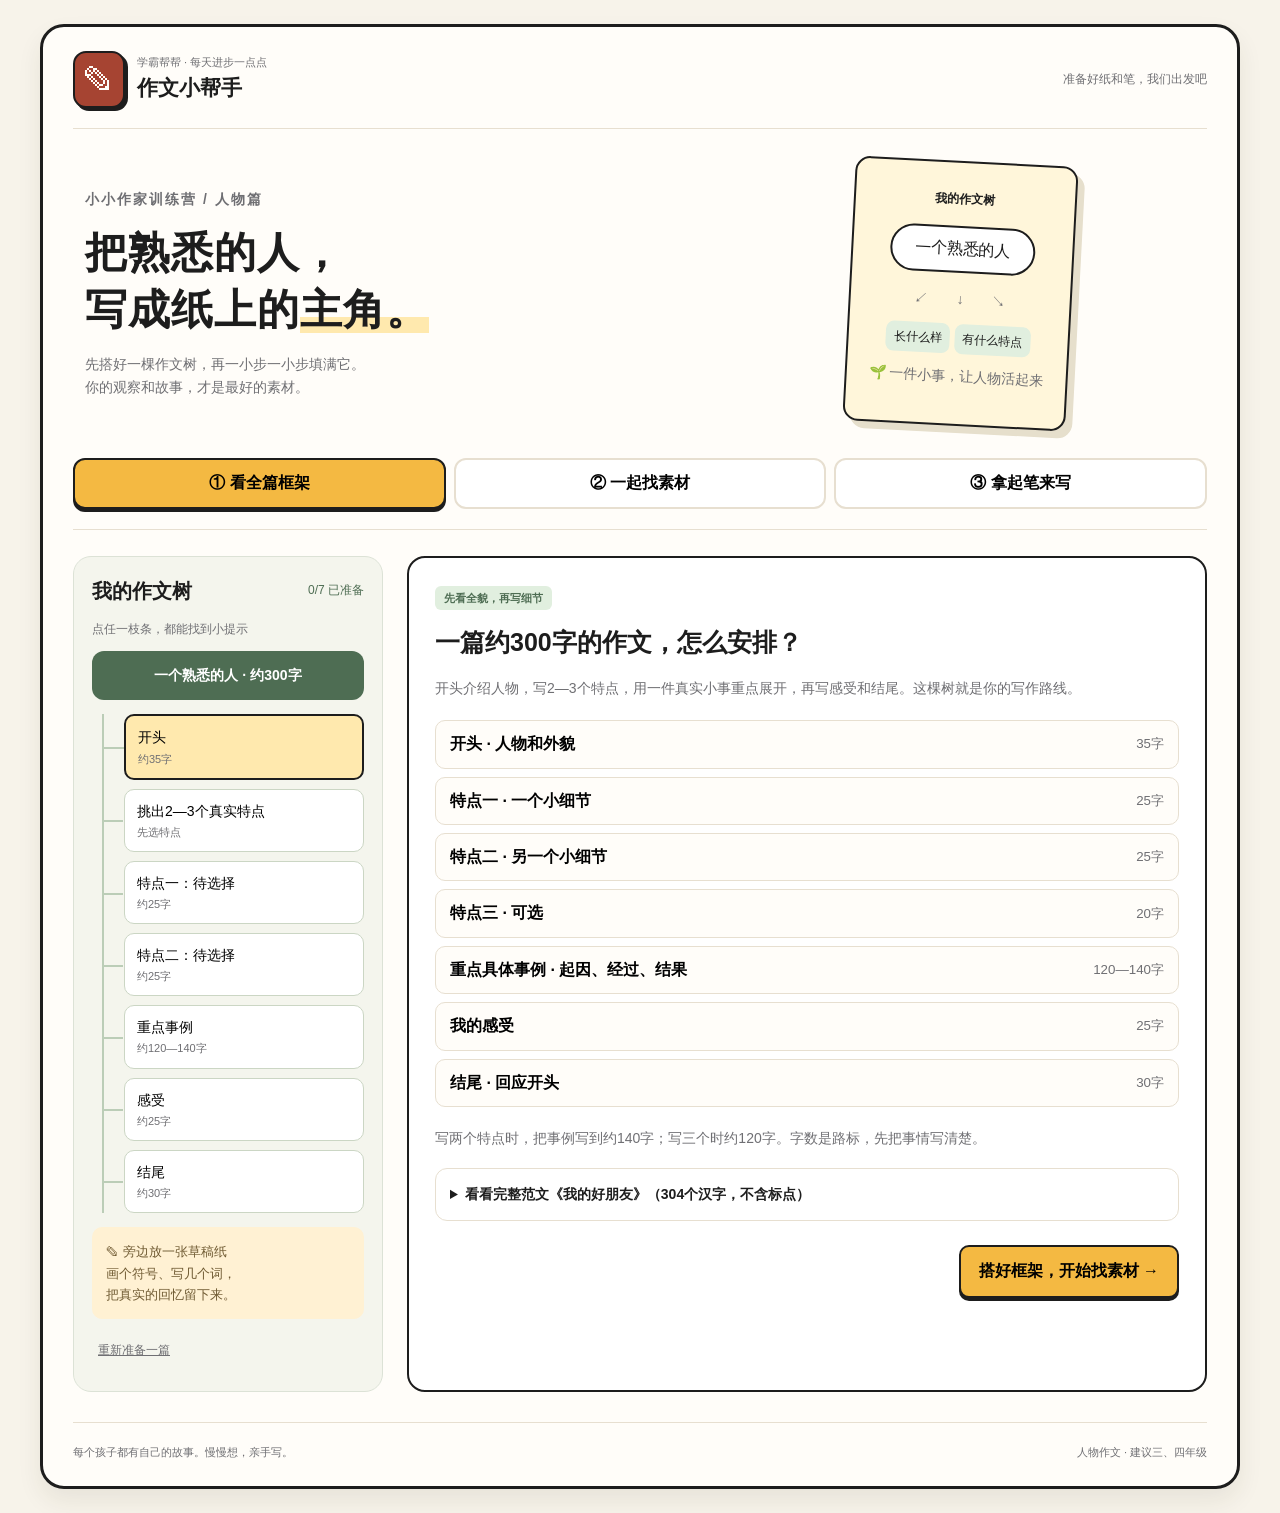
==== index.html @ fa8b4901 "Add offline composition helper MVP" ====
<!doctype html>
<html lang="zh-CN"><head><meta charset="utf-8"><meta name="viewport" content="width=device-width,initial-scale=1"><meta name="theme-color" content="#f7f3ea"><title>作文小帮手 · 学霸帮帮</title><link rel="stylesheet" href="styles.css"></head>
<body><main class="app-shell"><header class="topbar"><a class="brand" href="./index.html"><span class="brand-mark">✎</span><span><small>学霸帮帮 · 每天进步一点点</small><strong>作文小帮手</strong></span></a><span id="save-status" role="status">准备好纸和笔，我们出发吧</span></header>
<section class="hero"><div><p class="eyebrow">小小作家训练营 / 人物篇</p><h1>把熟悉的人，<br>写成纸上的<span>主角。</span></h1><p>先搭好一棵作文树，再一小步一小步填满它。<br>你的观察和故事，才是最好的素材。</p></div><div class="paper-art" aria-hidden="true"><span class="art-label">我的作文树</span><div>一个熟悉的人</div><p>↙　　↓　　↘</p><span>长什么样</span> <span>有什么特点</span><p>🌱 一件小事，让人物活起来</p></div></section>
<nav class="modes" aria-label="写作阶段"><button data-mode="outline">① 看全篇框架</button><button data-mode="prepare">② 一起找素材</button><button data-mode="write">③ 拿起笔来写</button></nav>
<div class="workspace"><aside class="map-panel"><div class="section-heading"><h2>我的作文树</h2><span id="progress"></span></div><p class="muted">点任一枝条，都能找到小提示</p><div class="tree-root" id="tree-title">一个熟悉的人 · 约300字</div><nav id="mindmap" class="tree" aria-label="作文思维导图"></nav><div class="paper-note">✎ 旁边放一张草稿纸<br>画个符号、写几个词，<br>把真实的回忆留下来。</div><button class="text-button" id="restart">重新准备一篇</button></aside><section class="editor" id="editor" aria-labelledby="panel-title"></section></div><footer>每个孩子都有自己的故事。慢慢想，亲手写。<span>人物作文 · 建议三、四年级</span></footer></main><script src="content.js"></script><script src="app.js"></script></body></html>
---- styles.css ----
:root{--bg:#f7f3ea;--panel:#fffdf9;--ink:#1d1d1d;--muted:#6f6f73;--accent:#f4b942;--accent-soft:#ffe9ae;--line:#e7dfd0;--green:#4ea66a;--moss:#4e6d53;--shadow:0 12px 25px rgba(54,46,22,.08)}
*{box-sizing:border-box}body{margin:0;background:var(--bg);color:var(--ink);font-family:"Microsoft YaHei","PingFang SC","Segoe UI",sans-serif;padding:24px;line-height:1.65}button,input{font:inherit}button{cursor:pointer;min-height:44px}button:disabled{cursor:default;opacity:.45}button:focus-visible,a:focus-visible,input:focus-visible,summary:focus-visible{outline:3px solid var(--moss);outline-offset:4px}a{color:inherit;text-decoration:none}.app-shell{max-width:1200px;margin:auto;background:var(--panel);border:3px solid var(--ink);border-radius:24px;box-shadow:var(--shadow);padding:24px 30px}.topbar,.section-heading{display:flex;align-items:center;justify-content:space-between;gap:15px}.topbar{border-bottom:1px solid var(--line);padding-bottom:20px}.brand{display:flex;gap:12px;align-items:center}.brand-mark{font-size:32px;background:var(--accent);border:2px solid var(--ink);border-radius:13px;width:52px;text-align:center;box-shadow:3px 3px 0 var(--ink)}.brand small,.brand strong{display:block}.brand small{font-size:11px;color:var(--muted)}.brand strong{font-size:21px}#save-status{font-size:12px;color:var(--muted)}.hero{display:grid;grid-template-columns:1.3fr 1fr;align-items:center;gap:30px;padding:32px 12px}.eyebrow{font-size:12px;letter-spacing:2px;color:var(--moss);font-weight:bold}h1{font-size:42px;line-height:1.35;margin:10px 0;letter-spacing:1px}h1 span{background:linear-gradient(transparent 65%,var(--accent-soft) 65%)}.hero p{color:var(--muted);font-size:14px}.paper-art{max-width:360px;justify-self:center;transform:rotate(3deg);padding:22px;background:#fff6da;border:2px solid var(--ink);border-radius:15px;box-shadow:7px 7px 0 #e6dfcc;text-align:center}.paper-art div{border:2px solid var(--ink);border-radius:30px;padding:8px;background:white;margin:15px}.paper-art span:not(.art-label){font-size:12px;background:#e1efdf;border-radius:8px;padding:8px}.art-label{font-weight:bold;font-size:12px}.modes{display:flex;gap:8px;border-bottom:1px solid var(--line);padding-bottom:20px}.modes button{flex:1;border:2px solid var(--line);border-radius:12px;background:white;padding:10px;font-weight:bold}.modes button.active{border-color:var(--ink);background:var(--accent);box-shadow:0 3px 0 var(--ink)}.workspace{display:grid;grid-template-columns:310px minmax(0,1fr);gap:24px;padding-top:26px}.map-panel{padding:18px;background:#f4f5ed;border:1px solid #dce2d6;border-radius:18px;align-self:start;position:sticky;top:16px}h2{font-size:20px;margin:0}#progress{font-size:12px;color:var(--moss)}.muted{font-size:12px;color:var(--muted)}.tree-root{background:var(--moss);color:white;text-align:center;padding:13px;border-radius:12px;font-weight:bold;font-size:14px}.tree{margin:14px 0 14px 10px;border-left:2px solid #bbcdb7;padding-left:20px;display:grid;gap:9px}.node{position:relative;text-align:left;border:1px solid #cbd6c4;background:white;border-radius:10px;padding:10px 12px;font-size:14px}.node:before{content:"";position:absolute;left:-22px;top:50%;width:20px;border-top:2px solid #bbcdb7}.node small{display:block;color:var(--muted);font-size:11px}.node.active{border:2px solid var(--ink);background:var(--accent-soft)}.node.done .node-label:after{content:" ✓";color:var(--moss)}.paper-note{font-size:13px;color:#705b33;background:#fff1d3;border-radius:10px;padding:14px}.text-button{border:0;background:transparent;color:var(--muted);font-size:12px;margin-top:10px;text-decoration:underline}.editor{border:2px solid var(--ink);border-radius:18px;background:white;padding:26px;min-width:0}.tag{display:inline-block;background:#e1efdf;color:var(--moss);border-radius:6px;padding:3px 9px;font-size:11px;font-weight:bold}.editor h2{font-size:25px;margin:12px 0}.intro{color:var(--muted);font-size:14px}.budget{display:grid;gap:8px;margin:20px 0}.budget button{display:flex;justify-content:space-between;align-items:center;text-align:left;background:var(--panel);border:1px solid var(--line);border-radius:10px;padding:10px 14px}.budget small{color:var(--muted)}.primary,.secondary{padding:11px 18px;border:2px solid var(--ink);border-radius:10px;font-weight:bold}.primary{background:var(--accent);box-shadow:0 3px 0 var(--ink)}.secondary{background:white}.actions{display:flex;gap:10px;justify-content:space-between;margin-top:24px}.question{border:0;padding:0;margin:18px 0}.question legend{font-size:15px;font-weight:bold;margin-bottom:10px}.choices{display:flex;flex-wrap:wrap;gap:9px}.choice{border:1px solid var(--line);border-radius:10px;background:var(--panel);padding:9px 13px}.choice[aria-pressed=true]{background:var(--accent-soft);border:2px solid var(--ink)}.input-label{display:block;margin:14px 0;font-size:14px}input{border:1px solid #bcb6a8;border-radius:8px;padding:9px;width:100%;margin-top:6px;background:var(--panel)}.hint,.example,.saved-material{padding:15px 18px;border-radius:12px;margin:18px 0;font-size:14px}.hint{background:#fff4d9;border:1px dashed #d8b45e}.example{background:#eef4ec;border:1px solid #d6e3d0}.example p{margin:8px 0}.example small{color:var(--moss)}.saved-material{background:var(--panel);border:1px solid var(--line)}.words{display:flex;gap:8px;flex-wrap:wrap;margin:10px 0}.words span{background:white;border:1px solid #d6e3d0;border-radius:6px;padding:3px 9px;font-size:12px}.check{display:flex;gap:9px;align-items:flex-start;margin:15px 0;font-size:14px}.check input{width:18px;height:18px;margin:4px 0;flex:none}details{margin:18px 0;border:1px solid var(--line);border-radius:12px;padding:14px}summary{cursor:pointer;font-size:14px;font-weight:bold}.sample-body{white-space:pre-line;font-size:15px;line-height:2;text-indent:2em}.feedback{color:var(--moss);font-size:13px}.feedback.wrong{color:#a23f30}.writing-checks{background:#eef4ec;padding:16px;border-radius:12px}footer{display:flex;justify-content:space-between;color:var(--muted);font-size:11px;margin-top:30px;padding-top:20px;border-top:1px solid var(--line)}@media(max-width:850px){body{padding:12px}.app-shell{padding:18px}.hero{grid-template-columns:1fr;padding:22px 0}.paper-art{display:none}h1{font-size:34px}.workspace{grid-template-columns:1fr}.map-panel{position:static}.tree{grid-template-columns:repeat(2,minmax(0,1fr))}.editor{padding:18px}#save-status{max-width:125px}.modes button{font-size:12px;padding:8px}footer{display:block}}@media print{body{padding:0;background:white}.app-shell{border:0;box-shadow:none}.hero,.modes,.actions,.text-button,.topbar,#save-status,footer{display:none}.workspace{display:block}.map-panel{position:static;break-inside:avoid}.editor{margin-top:20px;border:1px solid #ddd}.tree{grid-template-columns:repeat(2,1fr)}details>*{display:block!important}.check input{appearance:auto}}

.brand-mark{background:#a64432;color:#fffdf9}.editor{scroll-margin-top:20px}.node{overflow-wrap:anywhere}
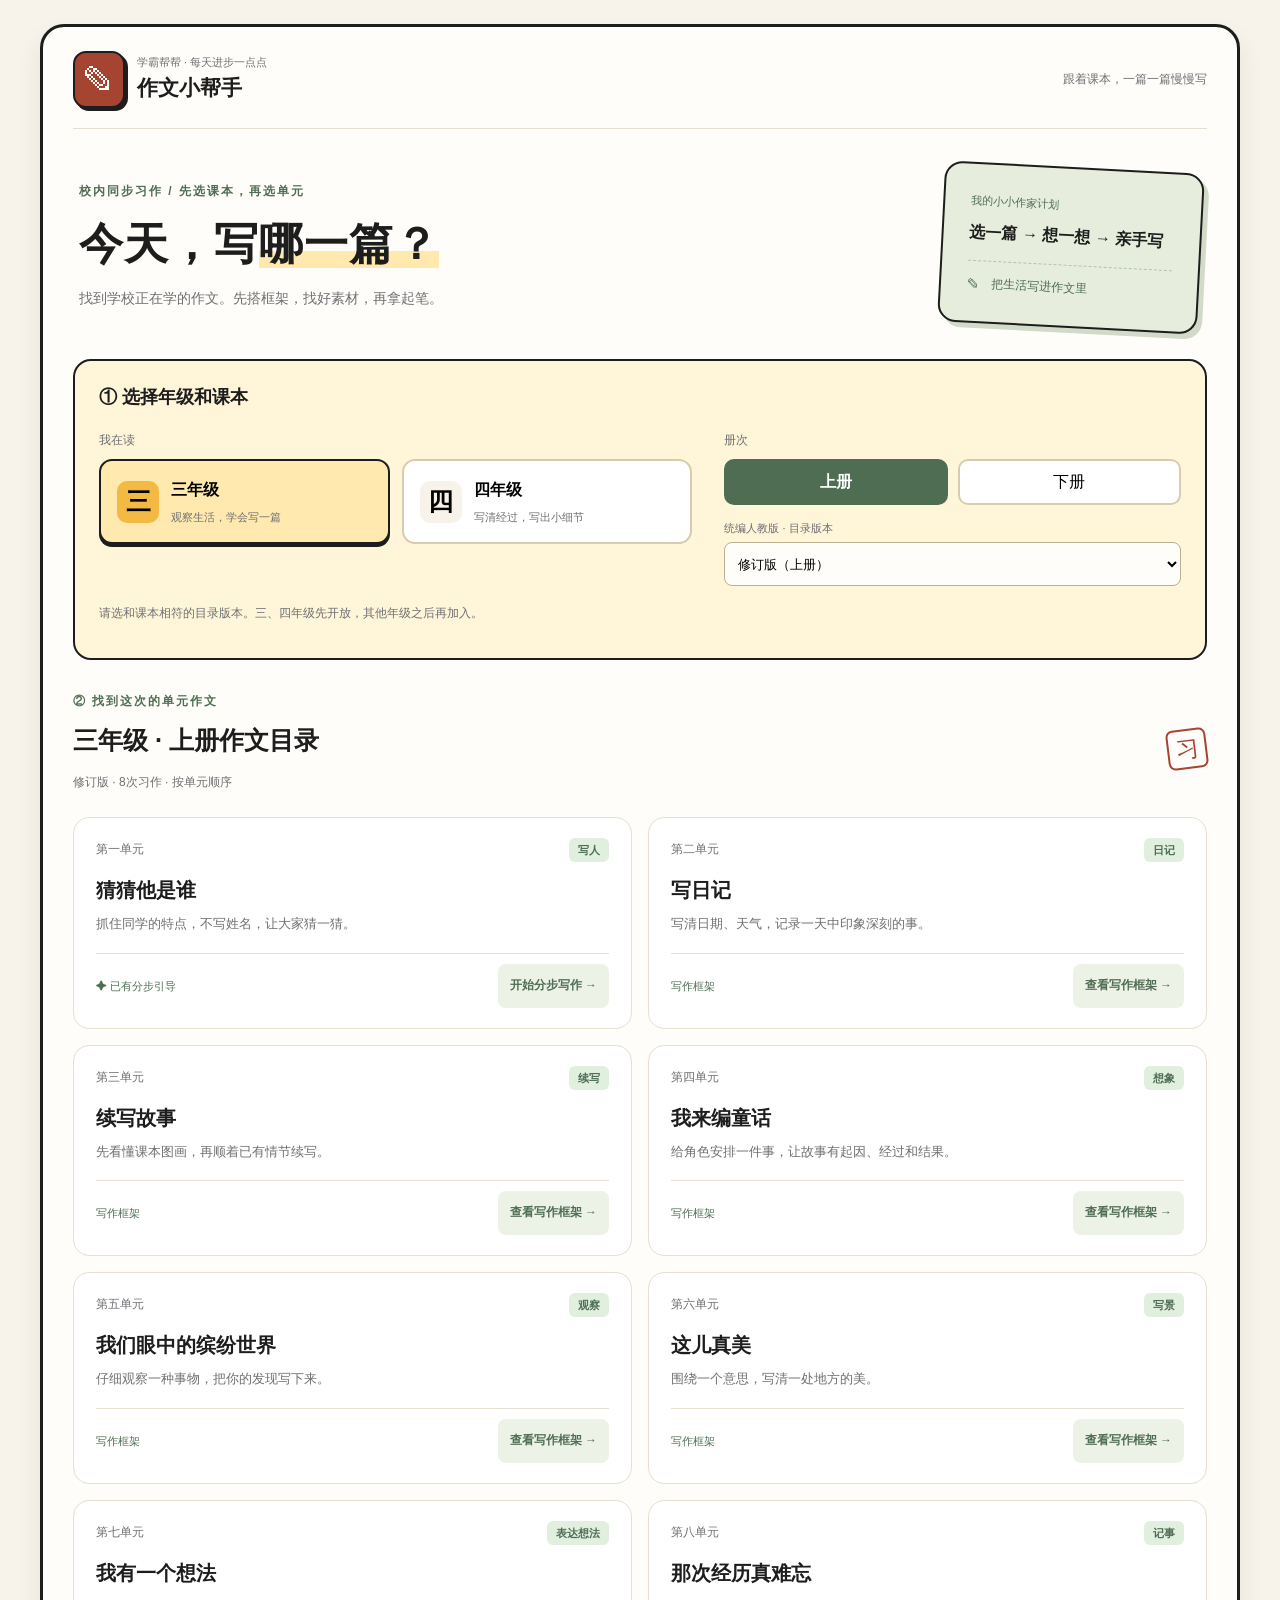
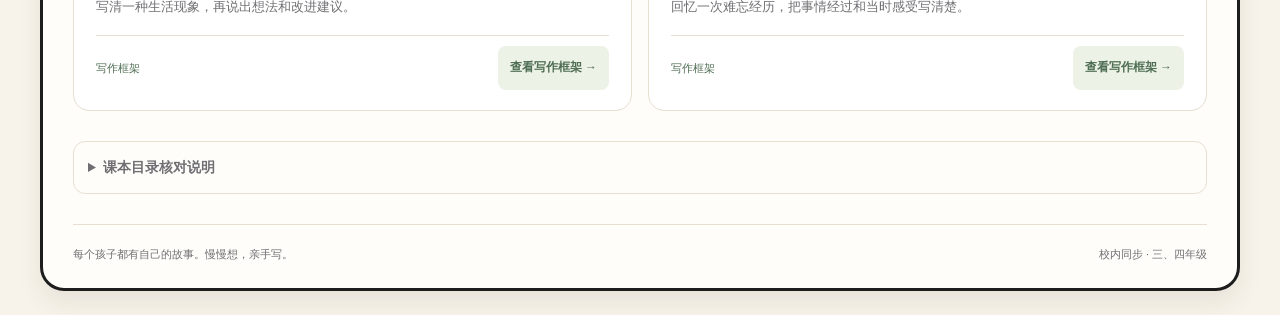
==== commit f842afff: "Add grade and textbook composition catalog" ====
--- a/index.html
+++ b/index.html
@@ -1,6 +1,9 @@
 <!doctype html>
-<html lang="zh-CN"><head><meta charset="utf-8"><meta name="viewport" content="width=device-width,initial-scale=1"><meta name="theme-color" content="#f7f3ea"><title>作文小帮手 · 学霸帮帮</title><link rel="stylesheet" href="styles.css"></head>
-<body><main class="app-shell"><header class="topbar"><a class="brand" href="./index.html"><span class="brand-mark">✎</span><span><small>学霸帮帮 · 每天进步一点点</small><strong>作文小帮手</strong></span></a><span id="save-status" role="status">准备好纸和笔，我们出发吧</span></header>
-<section class="hero"><div><p class="eyebrow">小小作家训练营 / 人物篇</p><h1>把熟悉的人，<br>写成纸上的<span>主角。</span></h1><p>先搭好一棵作文树，再一小步一小步填满它。<br>你的观察和故事，才是最好的素材。</p></div><div class="paper-art" aria-hidden="true"><span class="art-label">我的作文树</span><div>一个熟悉的人</div><p>↙　　↓　　↘</p><span>长什么样</span> <span>有什么特点</span><p>🌱 一件小事，让人物活起来</p></div></section>
-<nav class="modes" aria-label="写作阶段"><button data-mode="outline">① 看全篇框架</button><button data-mode="prepare">② 一起找素材</button><button data-mode="write">③ 拿起笔来写</button></nav>
-<div class="workspace"><aside class="map-panel"><div class="section-heading"><h2>我的作文树</h2><span id="progress"></span></div><p class="muted">点任一枝条，都能找到小提示</p><div class="tree-root" id="tree-title">一个熟悉的人 · 约300字</div><nav id="mindmap" class="tree" aria-label="作文思维导图"></nav><div class="paper-note">✎ 旁边放一张草稿纸<br>画个符号、写几个词，<br>把真实的回忆留下来。</div><button class="text-button" id="restart">重新准备一篇</button></aside><section class="editor" id="editor" aria-labelledby="panel-title"></section></div><footer>每个孩子都有自己的故事。慢慢想，亲手写。<span>人物作文 · 建议三、四年级</span></footer></main><script src="content.js"></script><script src="app.js"></script></body></html>
+<html lang="zh-CN"><head><meta charset="utf-8"><meta name="viewport" content="width=device-width,initial-scale=1"><meta name="theme-color" content="#f7f3ea"><meta name="description" content="作文小帮手：选择年级、册次和单元，跟着作文树准备校内同步习作。"><title>作文小帮手 · 校内同步习作</title><link rel="stylesheet" href="styles.css"><link rel="stylesheet" href="catalog.css"></head>
+<body><main class="app-shell catalog-shell"><header class="topbar"><a class="brand" href="index.html"><span class="brand-mark">✎</span><span><small>学霸帮帮 · 每天进步一点点</small><strong>作文小帮手</strong></span></a><span class="header-note">跟着课本，一篇一篇慢慢写</span></header>
+<section class="catalog-hero"><div><p class="eyebrow">校内同步习作 / 先选课本，再选单元</p><h1>今天，写<span>哪一篇？</span></h1><p>找到学校正在学的作文。先搭框架，找好素材，再拿起笔。</p></div><div class="catalog-sticker" aria-hidden="true"><span>我的小小作家计划</span><strong>选一篇 → 想一想 → 亲手写</strong><div>✎　把生活写进作文里</div></div></section>
+<section class="book-picker" aria-labelledby="picker-title"><h2 id="picker-title">① 选择年级和课本</h2><div class="picker-grid"><div><span class="picker-label">我在读</span><div class="grade-options" role="group" aria-label="选择年级"><button data-grade="3"><span class="grade-number">三</span><span><strong>三年级</strong><small>观察生活，学会写一篇</small></span></button><button data-grade="4"><span class="grade-number">四</span><span><strong>四年级</strong><small>写清经过，写出小细节</small></span></button></div></div><div><span class="picker-label">册次</span><div class="semester-options" role="group" aria-label="选择册次"><button data-semester="upper">上册</button><button data-semester="lower">下册</button></div><label class="edition-label" for="edition">统编人教版 · 目录版本</label><select id="edition"><option value="revised">修订版（上册）</option><option value="original">原版（上下册）</option></select></div></div><p class="muted">请选和课本相符的目录版本。三、四年级先开放，其他年级之后再加入。</p></section>
+<section class="catalog-section" aria-labelledby="book-heading"><div class="section-heading"><div><p class="eyebrow">② 找到这次的单元作文</p><h2 id="book-heading"></h2><p class="muted" id="book-note" role="status"></p></div><span class="catalog-seal" aria-hidden="true">习</span></div><div class="catalog-grid" id="catalog-list"></div></section>
+<section id="lesson-detail" class="topic-detail" aria-labelledby="detail-title" hidden></section>
+<details class="catalog-sources"><summary>课本目录核对说明</summary><p>原版按统编人教版三、四年级常用目录整理；修订版上册根据人教社教材研究资料和修订报道核对。原版第三单元的中华传统节日、轻叩诗歌大门属于综合性学习，单独标注。</p><p>修订版下册未核对完成，暂不列为已同步。原版下册可作参考，实际题目以孩子课本为准。</p><p><a href="https://www.pep.com.cn/bks/xxyw/jzjd/202512/W020251202577695850259.pdf" target="_blank" rel="noopener">人教社：三年级上册习作研究</a> · <a href="https://www.taozhi.cn/phone_bmi/1618" target="_blank" rel="noopener">四年级上册原版目录参考</a> · <a href="https://cbgc.scol.com.cn/news/7932885" target="_blank" rel="noopener">四年级上册修订信息</a></p></details>
+<footer>每个孩子都有自己的故事。慢慢想，亲手写。<span>校内同步 · 三、四年级</span></footer></main><script src="catalog.js"></script><script src="catalog-app.js"></script></body></html>
--- a/catalog.css
+++ b/catalog.css
@@ -0,0 +1,3 @@
+.catalog-hero{display:flex;align-items:center;justify-content:space-between;gap:30px;padding:38px 6px 32px}.catalog-hero h1{font-size:44px}.catalog-hero h1 span{background:linear-gradient(transparent 65%,var(--accent-soft) 65%)}.catalog-hero p:not(.eyebrow){color:var(--muted);font-size:14px}.catalog-sticker{background:#e6eddc;border:2px solid var(--ink);border-radius:18px;padding:23px 26px;transform:rotate(3deg);box-shadow:5px 5px 0 #d2dbc9;min-width:260px;line-height:2.4}.catalog-sticker span,.catalog-sticker strong{display:block}.catalog-sticker span{font-size:11px;color:var(--moss)}.catalog-sticker strong{font-size:16px}.catalog-sticker div{border-top:1px dashed #b5c3aa;font-size:12px;color:var(--moss);padding-top:8px;margin-top:8px}.header-note{font-size:12px;color:var(--muted)}.book-picker{background:#fff5d9;border:2px solid var(--ink);border-radius:18px;padding:22px 24px}.book-picker h2{font-size:18px}.picker-grid{display:grid;grid-template-columns:1.3fr 1fr;gap:32px;margin:18px 0}.picker-label,.edition-label{display:block;font-size:12px;color:var(--muted);margin-bottom:8px}.grade-options{display:flex;gap:12px}.grade-options button{display:flex;align-items:center;gap:12px;flex:1;border:2px solid #d8ccae;background:white;border-radius:13px;padding:16px;text-align:left}.grade-number{display:grid;place-items:center;border-radius:10px;background:#f7f3ea;width:42px;height:42px;font-size:25px;font-weight:bold;flex:none}.grade-options small{display:block;color:var(--muted);font-size:11px;margin-top:5px}.grade-options button.active{border-color:var(--ink);background:var(--accent-soft);box-shadow:0 3px 0 var(--ink)}.grade-options button.active .grade-number{background:var(--accent)}.semester-options{display:flex;gap:10px;margin-bottom:14px}.semester-options button{border:2px solid #d8ccae;border-radius:10px;padding:8px 24px;background:white;flex:1}.semester-options button.active{background:var(--moss);border-color:var(--moss);color:white;font-weight:bold}.edition-label{font-size:11px;margin:10px 0 5px}select{font:inherit;width:100%;padding:9px;border:1px solid #bcaf8f;border-radius:8px;background:var(--panel);min-height:44px;font-size:13px}select:focus-visible{outline:3px solid var(--moss);outline-offset:3px}.catalog-section{padding-top:32px}.catalog-section h2{font-size:25px}.catalog-section .eyebrow{margin:0 0 8px}.catalog-seal{width:40px;height:40px;border:2px solid #a64432;color:#a64432;border-radius:7px;display:grid;place-items:center;font-size:23px;transform:rotate(-7deg)}.catalog-grid{display:grid;grid-template-columns:repeat(2,minmax(0,1fr));gap:16px;margin-top:12px}.lesson-card{border:1px solid var(--line);border-radius:16px;padding:20px 22px;background:white;display:flex;flex-direction:column;transition:border-color .15s}.lesson-card:hover{border-color:#9cae92}.lesson-meta{display:flex;align-items:center;justify-content:space-between;gap:12px;font-size:12px;color:var(--muted)}.lesson-card h3{font-size:20px;margin:12px 0 6px}.lesson-card p{color:var(--muted);font-size:13px;margin:0 0 18px;flex:1}.lesson-bottom{display:flex;align-items:center;justify-content:space-between;gap:10px;border-top:1px solid var(--line);padding-top:10px}.lesson-bottom small{font-size:11px;color:var(--moss)}.lesson-link{border:0;border-radius:8px;background:#edf2e7;color:var(--moss);font-weight:bold;padding:7px 12px;font-size:12px}.lesson-link:hover{background:var(--accent-soft)}.topic-detail{margin-top:26px;padding:24px;border:2px solid var(--ink);border-radius:18px;background:white;scroll-margin-top:20px}.topic-detail h2{font-size:26px}.lesson-route{margin:20px 0;border-left:2px solid #c6d4bd;padding-left:18px}.lesson-route h3{font-size:16px}.lesson-route>div{display:flex;align-items:center;gap:12px;margin:8px 0;background:#f4f6ee;border-radius:10px;padding:10px;font-size:14px}.lesson-route>div span{border-radius:50%;background:#dfe9d4;width:27px;text-align:center;font-size:12px}.start-topic{display:inline-block;margin-top:20px}.availability-note{font-size:13px;color:var(--muted);margin-top:20px}.empty-catalog{grid-column:1/-1;padding:25px;border:1px dashed #c6bda9;border-radius:12px;background:#fffaf0}.empty-catalog p{color:var(--muted);font-size:14px}.catalog-sources{font-size:12px;color:var(--muted);margin-top:30px}.catalog-sources a{color:var(--moss);text-decoration:underline}.topic-heading{display:flex;align-items:center;gap:20px;margin-top:20px}.topic-heading h2{font-size:25px}.topic-heading p{margin:5px 0}.topic-heading a{flex:none;font-size:12px}.topic-heading+.hero{padding-top:16px}.topic-heading+.hero h1{font-size:30px}.topic-heading+.hero .paper-art{transform:rotate(2deg);font-size:12px;padding:12px}.topic-heading+.hero .paper-art p{margin:7px}.topic-heading+.hero .paper-art div{margin:8px}.topic-heading+.hero .eyebrow{display:none}[hidden]{display:none!important}@media(max-width:850px){.catalog-hero{padding:25px 0;display:block}.catalog-hero h1{font-size:34px}.catalog-sticker{display:none}.picker-grid{grid-template-columns:1fr;gap:20px}.book-picker{padding:18px}.grade-options button{padding:12px;gap:8px}.catalog-grid{grid-template-columns:1fr}.header-note{max-width:95px;text-align:right;font-size:11px}.topic-heading{display:block}.topic-heading a{display:inline-block;margin-bottom:14px}.lesson-bottom{flex-wrap:wrap}.catalog-section h2{font-size:22px}}@media(max-width:380px){.grade-options{flex-direction:column}.grade-options button{flex:none}.lesson-card{padding:16px}.catalog-hero h1{font-size:30px}}@media print{.topic-heading a{display:none}.catalog-shell .book-picker,.catalog-shell .catalog-sources{display:none}.lesson-card{break-inside:avoid}}
+.catalog-shell .grade-options strong{white-space:nowrap}
+@media(max-width:600px){.grade-options button{flex-direction:column;align-items:flex-start}.grade-options small{line-height:1.7}.header-note{max-width:85px}}
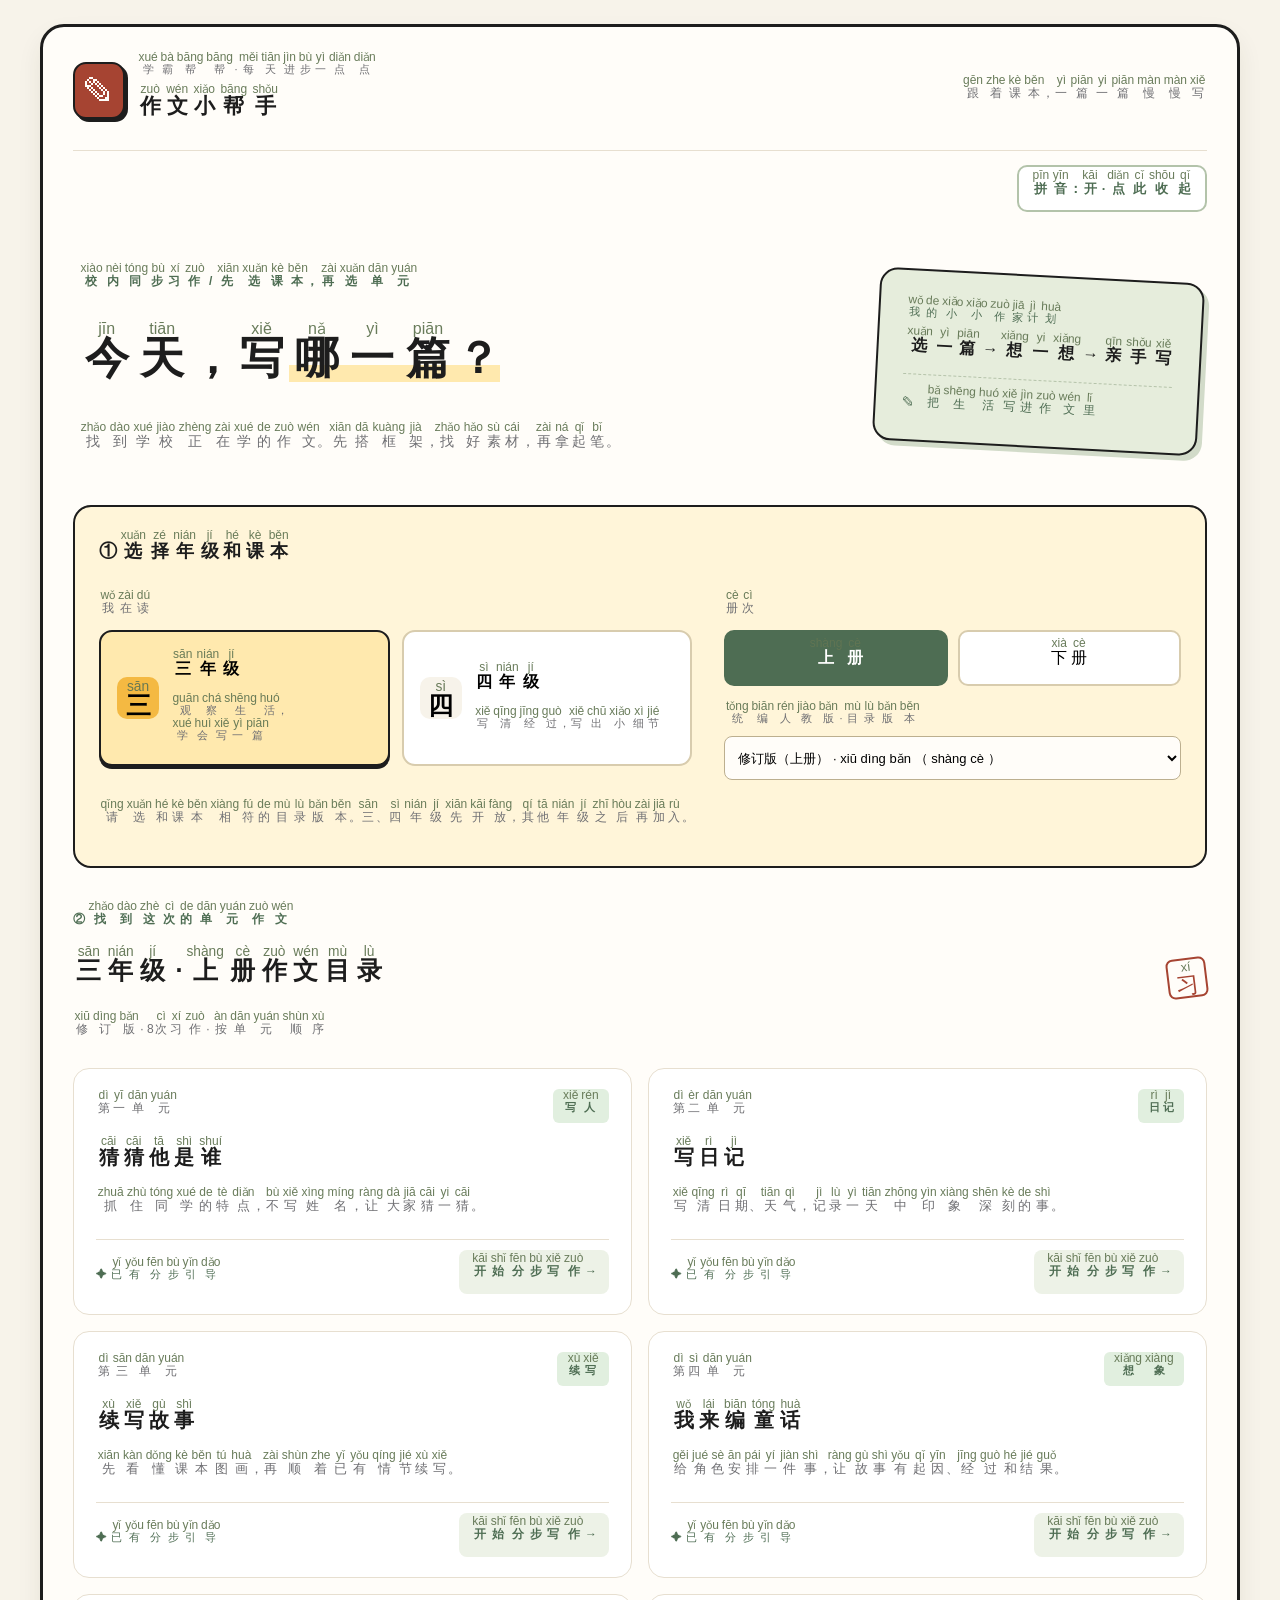
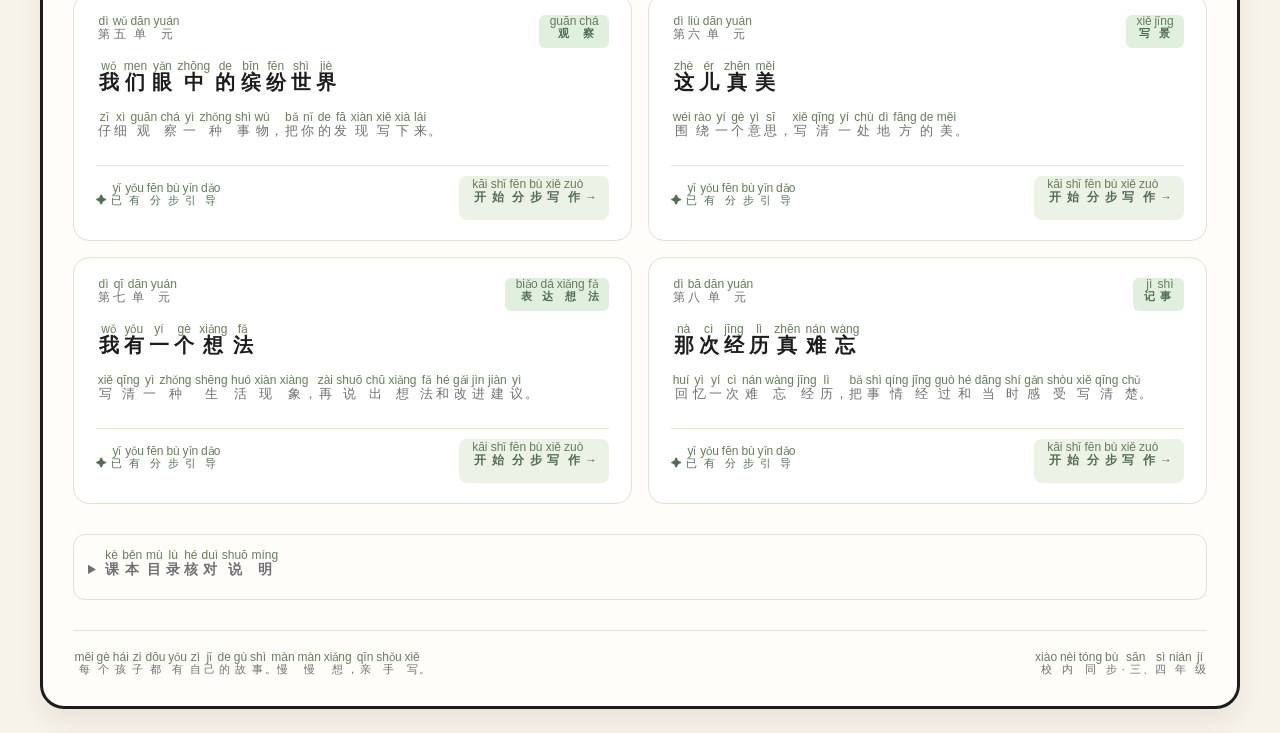
==== commit f835d3ea: "Add offline pinyin reading aid for all grade three lessons" ====
--- a/index.html
+++ b/index.html
@@ -1,9 +1,9 @@
 <!doctype html>
-<html lang="zh-CN"><head><meta charset="utf-8"><meta name="viewport" content="width=device-width,initial-scale=1"><meta name="theme-color" content="#f7f3ea"><meta name="description" content="作文小帮手：选择年级、册次和单元，跟着作文树准备校内同步习作。"><title>作文小帮手 · 校内同步习作</title><link rel="stylesheet" href="styles.css"><link rel="stylesheet" href="catalog.css"></head>
+<html lang="zh-CN"><head><meta charset="utf-8"><meta name="viewport" content="width=device-width,initial-scale=1"><meta name="theme-color" content="#f7f3ea"><meta name="description" content="作文小帮手：选择年级、册次和单元，跟着作文树准备校内同步习作。"><title>作文小帮手 · 校内同步习作</title><link rel="stylesheet" href="styles.css"><link rel="stylesheet" href="catalog.css"><link rel="stylesheet" href="pinyin.css"></head>
 <body><main class="app-shell catalog-shell"><header class="topbar"><a class="brand" href="index.html"><span class="brand-mark">✎</span><span><small>学霸帮帮 · 每天进步一点点</small><strong>作文小帮手</strong></span></a><span class="header-note">跟着课本，一篇一篇慢慢写</span></header>
 <section class="catalog-hero"><div><p class="eyebrow">校内同步习作 / 先选课本，再选单元</p><h1>今天，写<span>哪一篇？</span></h1><p>找到学校正在学的作文。先搭框架，找好素材，再拿起笔。</p></div><div class="catalog-sticker" aria-hidden="true"><span>我的小小作家计划</span><strong>选一篇 → 想一想 → 亲手写</strong><div>✎　把生活写进作文里</div></div></section>
 <section class="book-picker" aria-labelledby="picker-title"><h2 id="picker-title">① 选择年级和课本</h2><div class="picker-grid"><div><span class="picker-label">我在读</span><div class="grade-options" role="group" aria-label="选择年级"><button data-grade="3"><span class="grade-number">三</span><span><strong>三年级</strong><small>观察生活，学会写一篇</small></span></button><button data-grade="4"><span class="grade-number">四</span><span><strong>四年级</strong><small>写清经过，写出小细节</small></span></button></div></div><div><span class="picker-label">册次</span><div class="semester-options" role="group" aria-label="选择册次"><button data-semester="upper">上册</button><button data-semester="lower">下册</button></div><label class="edition-label" for="edition">统编人教版 · 目录版本</label><select id="edition"><option value="revised">修订版（上册）</option><option value="original">原版（上下册）</option></select></div></div><p class="muted">请选和课本相符的目录版本。三、四年级先开放，其他年级之后再加入。</p></section>
 <section class="catalog-section" aria-labelledby="book-heading"><div class="section-heading"><div><p class="eyebrow">② 找到这次的单元作文</p><h2 id="book-heading"></h2><p class="muted" id="book-note" role="status"></p></div><span class="catalog-seal" aria-hidden="true">习</span></div><div class="catalog-grid" id="catalog-list"></div></section>
 <section id="lesson-detail" class="topic-detail" aria-labelledby="detail-title" hidden></section>
 <details class="catalog-sources"><summary>课本目录核对说明</summary><p>原版按统编人教版三、四年级常用目录整理；修订版上册根据人教社教材研究资料和修订报道核对。原版第三单元的中华传统节日、轻叩诗歌大门属于综合性学习，单独标注。</p><p>修订版下册未核对完成，暂不列为已同步。原版下册可作参考，实际题目以孩子课本为准。</p><p><a href="https://www.pep.com.cn/bks/xxyw/jzjd/202512/W020251202577695850259.pdf" target="_blank" rel="noopener">人教社：三年级上册习作研究</a> · <a href="https://www.taozhi.cn/phone_bmi/1618" target="_blank" rel="noopener">四年级上册原版目录参考</a> · <a href="https://cbgc.scol.com.cn/news/7932885" target="_blank" rel="noopener">四年级上册修订信息</a></p></details>
-<footer>每个孩子都有自己的故事。慢慢想，亲手写。<span>校内同步 · 三、四年级</span></footer></main><script src="catalog.js"></script><script src="catalog-app.js"></script></body></html>
+<footer>每个孩子都有自己的故事。慢慢想，亲手写。<span>校内同步 · 三、四年级</span></footer></main><script src="catalog.js"></script><script src="catalog-app.js"></script><script src="vendor/pinyin-pro-3.29.4.js"></script><script src="pinyin-support.js"></script></body></html>
--- a/pinyin.css
+++ b/pinyin.css
@@ -0,0 +1,4 @@
+.pinyin-toolbar{display:flex;justify-content:flex-end;margin:14px 0 0}.pinyin-toolbar button{font-size:13px;padding:7px 12px;color:var(--moss);border-color:#b3c3aa;box-shadow:none}.reading-ruby{ruby-align:center;white-space:nowrap;padding:0 .13em;line-height:2.25}.reading-ruby rt{font-size:clamp(12px,.55em,16px);font-weight:normal;letter-spacing:0;color:#627653;font-family:"Segoe UI","Microsoft YaHei",sans-serif;line-height:1.3;user-select:none}.with-pinyin h1{line-height:1.9;letter-spacing:0}.with-pinyin h2,.with-pinyin h3{line-height:2.2}.with-pinyin p,.with-pinyin .node,.with-pinyin .choice,.with-pinyin .check,.with-pinyin .paper-note,.with-pinyin legend,.with-pinyin .lesson-link,.with-pinyin .modes button{line-height:2.4}.with-pinyin .words span{line-height:2.5;padding-top:7px}.with-pinyin .budget button{gap:12px}.with-pinyin .grade-options strong{white-space:normal}.with-pinyin .brand small{line-height:2.3}.with-pinyin .brand strong{line-height:2.1}.with-pinyin .tree-root{line-height:2.4}.with-pinyin .sample-body{line-height:2.6}.with-pinyin .section-heading{flex-wrap:wrap}.with-pinyin .modes button{padding:12px 8px}.with-pinyin .lesson-route>div strong{min-width:0}.with-pinyin .reading-ruby rt{opacity:.95}@media(max-width:850px){.with-pinyin .tree{grid-template-columns:1fr}.with-pinyin .topic-heading h1{font-size:27px}.with-pinyin .topbar{align-items:flex-start}.with-pinyin #save-status{max-width:100px}.with-pinyin .modes{gap:5px}.with-pinyin .modes button{font-size:12px}.with-pinyin .paper-note{line-height:2.5}.with-pinyin .brand strong{font-size:18px}.with-pinyin .brand small{font-size:10px}}@media print{.pinyin-toolbar{display:none}.reading-ruby rt{color:#333}.with-pinyin .tree{grid-template-columns:repeat(2,minmax(0,1fr))}}
+.pinyin-text{min-width:0;overflow-wrap:anywhere}.with-pinyin .modes button{min-width:0}.with-pinyin .topbar>*{min-width:0}.with-pinyin .choice{max-width:100%}.with-pinyin .brand>span:last-child{min-width:0}
+.pinyin-text{background:transparent!important;border:0!important;border-radius:0!important;padding:0!important;margin:0!important;font-size:inherit!important;font-weight:inherit!important;letter-spacing:inherit!important;color:inherit!important;width:auto!important}.pinyin-toolbar button{line-height:2.3}
+.tree-root .reading-ruby rt{color:#f2f6ec}
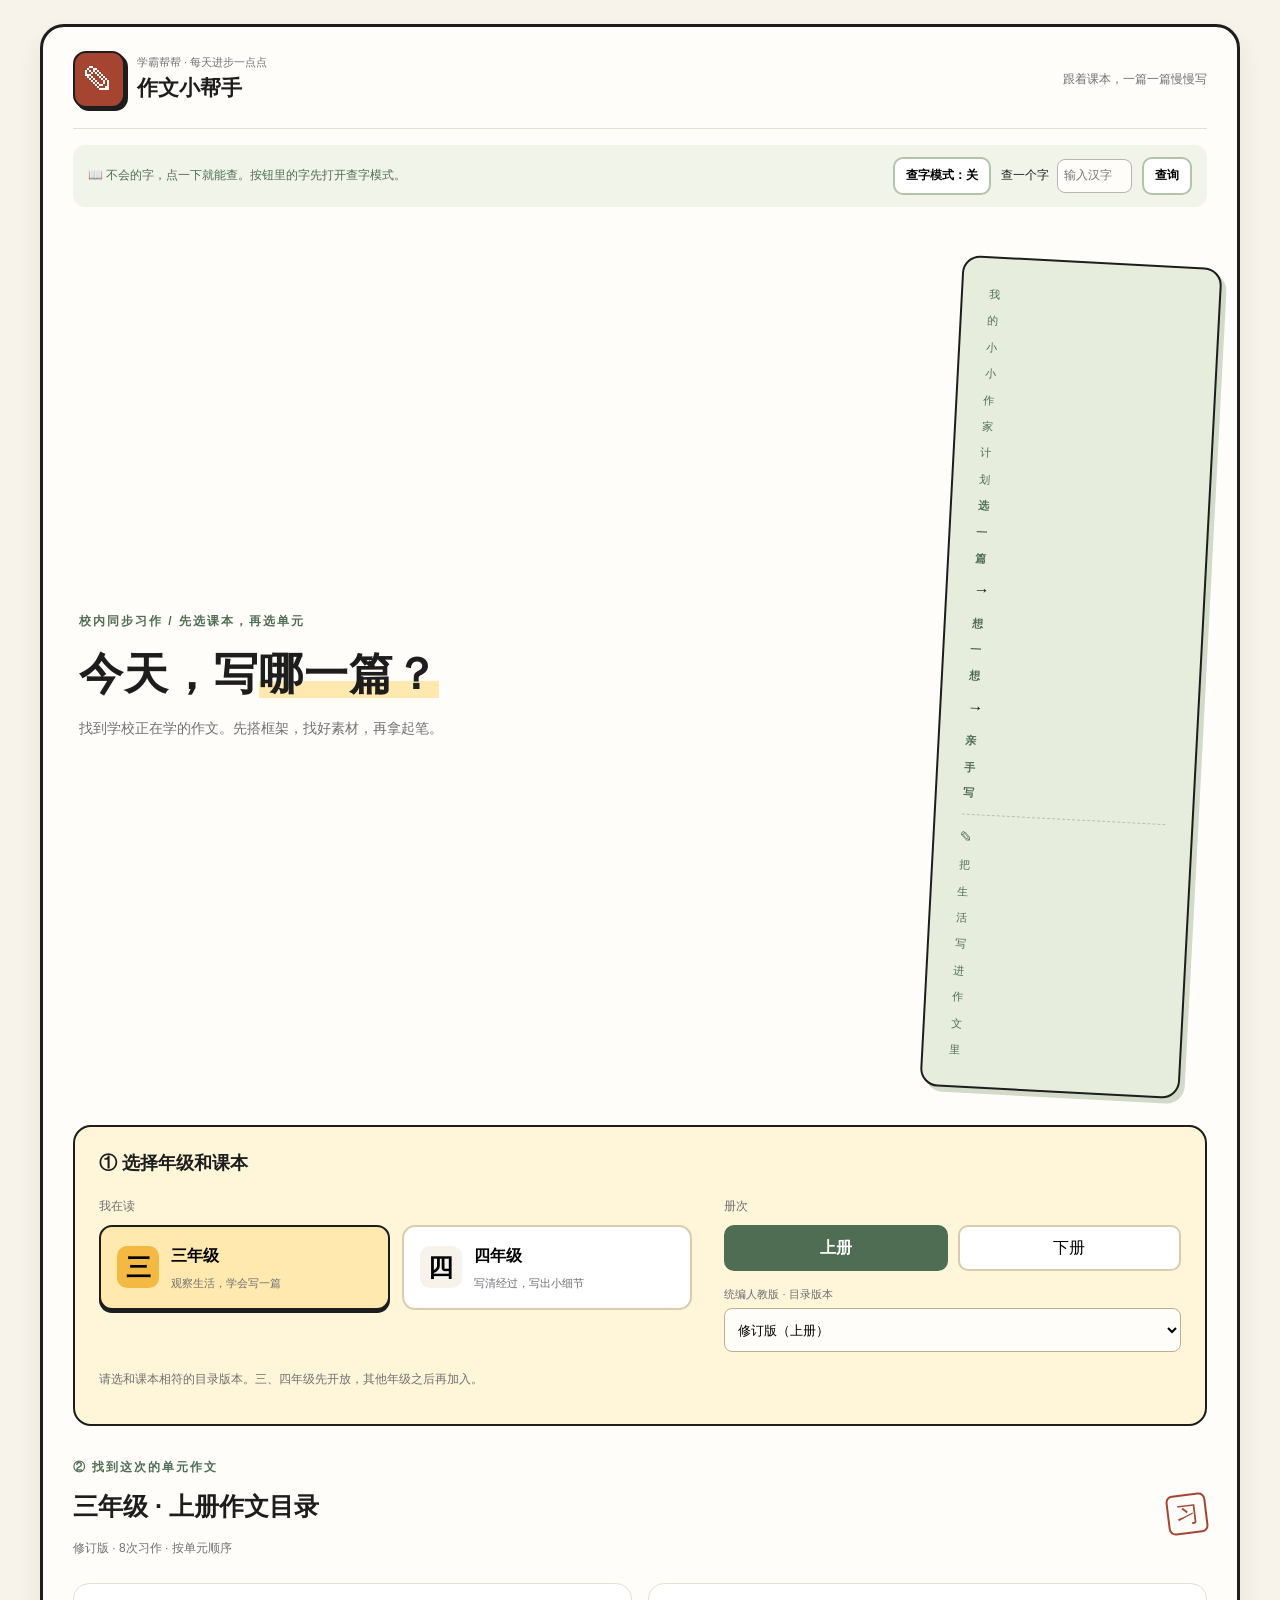
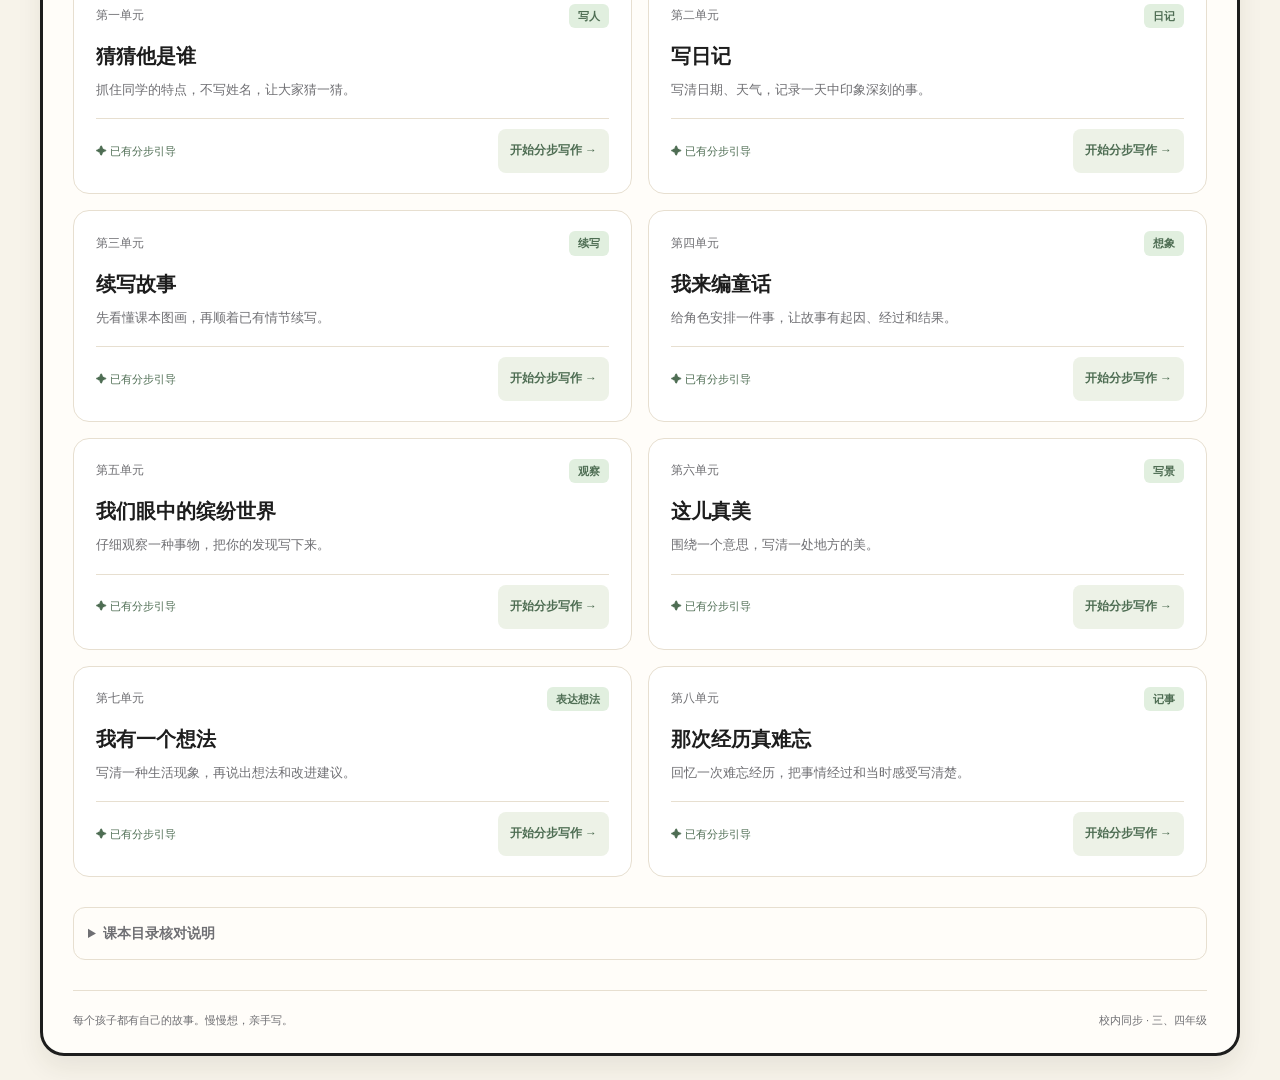
==== commit 8ee38733: "Replace page pinyin with offline dictionary and visual writing maps" ====
--- a/index.html
+++ b/index.html
@@ -1,9 +1,9 @@
 <!doctype html>
-<html lang="zh-CN"><head><meta charset="utf-8"><meta name="viewport" content="width=device-width,initial-scale=1"><meta name="theme-color" content="#f7f3ea"><meta name="description" content="作文小帮手：选择年级、册次和单元，跟着作文树准备校内同步习作。"><title>作文小帮手 · 校内同步习作</title><link rel="stylesheet" href="styles.css"><link rel="stylesheet" href="catalog.css"><link rel="stylesheet" href="pinyin.css"></head>
+<html lang="zh-CN"><head><meta charset="utf-8"><meta name="viewport" content="width=device-width,initial-scale=1"><meta name="theme-color" content="#f7f3ea"><meta name="description" content="作文小帮手：选择年级、册次和单元，跟着作文树准备校内同步习作。"><title>作文小帮手 · 校内同步习作</title><link rel="stylesheet" href="styles.css"><link rel="stylesheet" href="catalog.css"><link rel="stylesheet" href="dictionary.css"></head>
 <body><main class="app-shell catalog-shell"><header class="topbar"><a class="brand" href="index.html"><span class="brand-mark">✎</span><span><small>学霸帮帮 · 每天进步一点点</small><strong>作文小帮手</strong></span></a><span class="header-note">跟着课本，一篇一篇慢慢写</span></header>
 <section class="catalog-hero"><div><p class="eyebrow">校内同步习作 / 先选课本，再选单元</p><h1>今天，写<span>哪一篇？</span></h1><p>找到学校正在学的作文。先搭框架，找好素材，再拿起笔。</p></div><div class="catalog-sticker" aria-hidden="true"><span>我的小小作家计划</span><strong>选一篇 → 想一想 → 亲手写</strong><div>✎　把生活写进作文里</div></div></section>
 <section class="book-picker" aria-labelledby="picker-title"><h2 id="picker-title">① 选择年级和课本</h2><div class="picker-grid"><div><span class="picker-label">我在读</span><div class="grade-options" role="group" aria-label="选择年级"><button data-grade="3"><span class="grade-number">三</span><span><strong>三年级</strong><small>观察生活，学会写一篇</small></span></button><button data-grade="4"><span class="grade-number">四</span><span><strong>四年级</strong><small>写清经过，写出小细节</small></span></button></div></div><div><span class="picker-label">册次</span><div class="semester-options" role="group" aria-label="选择册次"><button data-semester="upper">上册</button><button data-semester="lower">下册</button></div><label class="edition-label" for="edition">统编人教版 · 目录版本</label><select id="edition"><option value="revised">修订版（上册）</option><option value="original">原版（上下册）</option></select></div></div><p class="muted">请选和课本相符的目录版本。三、四年级先开放，其他年级之后再加入。</p></section>
 <section class="catalog-section" aria-labelledby="book-heading"><div class="section-heading"><div><p class="eyebrow">② 找到这次的单元作文</p><h2 id="book-heading"></h2><p class="muted" id="book-note" role="status"></p></div><span class="catalog-seal" aria-hidden="true">习</span></div><div class="catalog-grid" id="catalog-list"></div></section>
 <section id="lesson-detail" class="topic-detail" aria-labelledby="detail-title" hidden></section>
 <details class="catalog-sources"><summary>课本目录核对说明</summary><p>原版按统编人教版三、四年级常用目录整理；修订版上册根据人教社教材研究资料和修订报道核对。原版第三单元的中华传统节日、轻叩诗歌大门属于综合性学习，单独标注。</p><p>修订版下册未核对完成，暂不列为已同步。原版下册可作参考，实际题目以孩子课本为准。</p><p><a href="https://www.pep.com.cn/bks/xxyw/jzjd/202512/W020251202577695850259.pdf" target="_blank" rel="noopener">人教社：三年级上册习作研究</a> · <a href="https://www.taozhi.cn/phone_bmi/1618" target="_blank" rel="noopener">四年级上册原版目录参考</a> · <a href="https://cbgc.scol.com.cn/news/7932885" target="_blank" rel="noopener">四年级上册修订信息</a></p></details>
-<footer>每个孩子都有自己的故事。慢慢想，亲手写。<span>校内同步 · 三、四年级</span></footer></main><script src="catalog.js"></script><script src="catalog-app.js"></script><script src="vendor/pinyin-pro-3.29.4.js"></script><script src="pinyin-support.js"></script></body></html>
+<footer>每个孩子都有自己的故事。慢慢想，亲手写。<span>校内同步 · 三、四年级</span></footer></main><script src="catalog.js"></script><script src="catalog-app.js"></script><script src="vendor/pinyin-pro-3.29.4.js"></script><script src="dictionary-data.js"></script><script src="dictionary-support.js"></script></body></html>
--- a/dictionary.css
+++ b/dictionary.css
@@ -0,0 +1,2 @@
+.dictionary-toolbar{display:flex;gap:10px;align-items:center;flex-wrap:wrap;margin:16px 0;padding:12px 15px;background:#f0f4e9;border-radius:12px}.dictionary-toolbar p{margin:0;flex:1;font-size:12px;color:var(--moss)}.dictionary-toolbar button{font-size:12px;min-height:38px;padding:6px 11px;border-color:#b2c4a8;box-shadow:none}.dictionary-toolbar label{font-size:12px;display:flex;align-items:center;gap:8px}.dictionary-toolbar input{width:75px;margin:0;padding:6px}.lookup-text{background:transparent!important;border:0!important;border-radius:0!important;padding:0!important;margin:0!important;font:inherit!important;letter-spacing:inherit!important;color:inherit!important;width:auto!important;min-width:0}.lookup-char{font:inherit;color:inherit;background:transparent!important;border:0!important;border-radius:0!important;padding:0!important;margin:0!important;cursor:help}.lookup-char:hover,.lookup-selected{color:#4e6d53;text-decoration:underline;text-decoration-style:dotted;text-underline-offset:3px}.lookup-mode .lookup-char{cursor:help}.dictionary-bubble{position:fixed;z-index:1000;max-height:calc(100dvh - 24px);overflow:auto;background:#fffdf9;border:2px solid #314e37;border-radius:16px;padding:18px;box-shadow:0 10px 36px #25312130;line-height:1.65}.dictionary-head{display:flex;align-items:center;gap:16px}.dictionary-head strong{font-size:38px;line-height:1.3}.dictionary-head>span{font-size:21px;color:var(--moss)}.dictionary-head button{margin-left:auto;border:0;background:#edf2e7;border-radius:50%;font-size:25px;width:38px;min-height:38px}.dictionary-bubble small{font-size:11px;color:var(--muted)}.dictionary-bubble h4{margin:12px 0 4px;font-size:14px;color:var(--moss)}.dictionary-bubble p{font-size:14px;margin:0;white-space:pre-line}.dictionary-bubble details{margin:12px 0 0;padding:10px}.dictionary-bubble[hidden]{display:none}@media(max-width:600px){.dictionary-toolbar p{flex-basis:100%}.dictionary-toolbar{gap:8px}.dictionary-toolbar input{width:70px}.dictionary-bubble{max-height:55dvh;font-size:14px}}@media print{.dictionary-toolbar,.dictionary-bubble{display:none}.lookup-char{text-decoration:none!important;color:inherit!important}}
+.map-center .lookup-char:hover,.map-center .lookup-selected,.tree-root .lookup-char:hover{color:#fff;text-decoration-color:#e9efca}button .lookup-char,a .lookup-char,label .lookup-char,summary .lookup-char{cursor:inherit}.lookup-mode button .lookup-char,.lookup-mode a .lookup-char,.lookup-mode label .lookup-char,.lookup-mode summary .lookup-char{cursor:help}
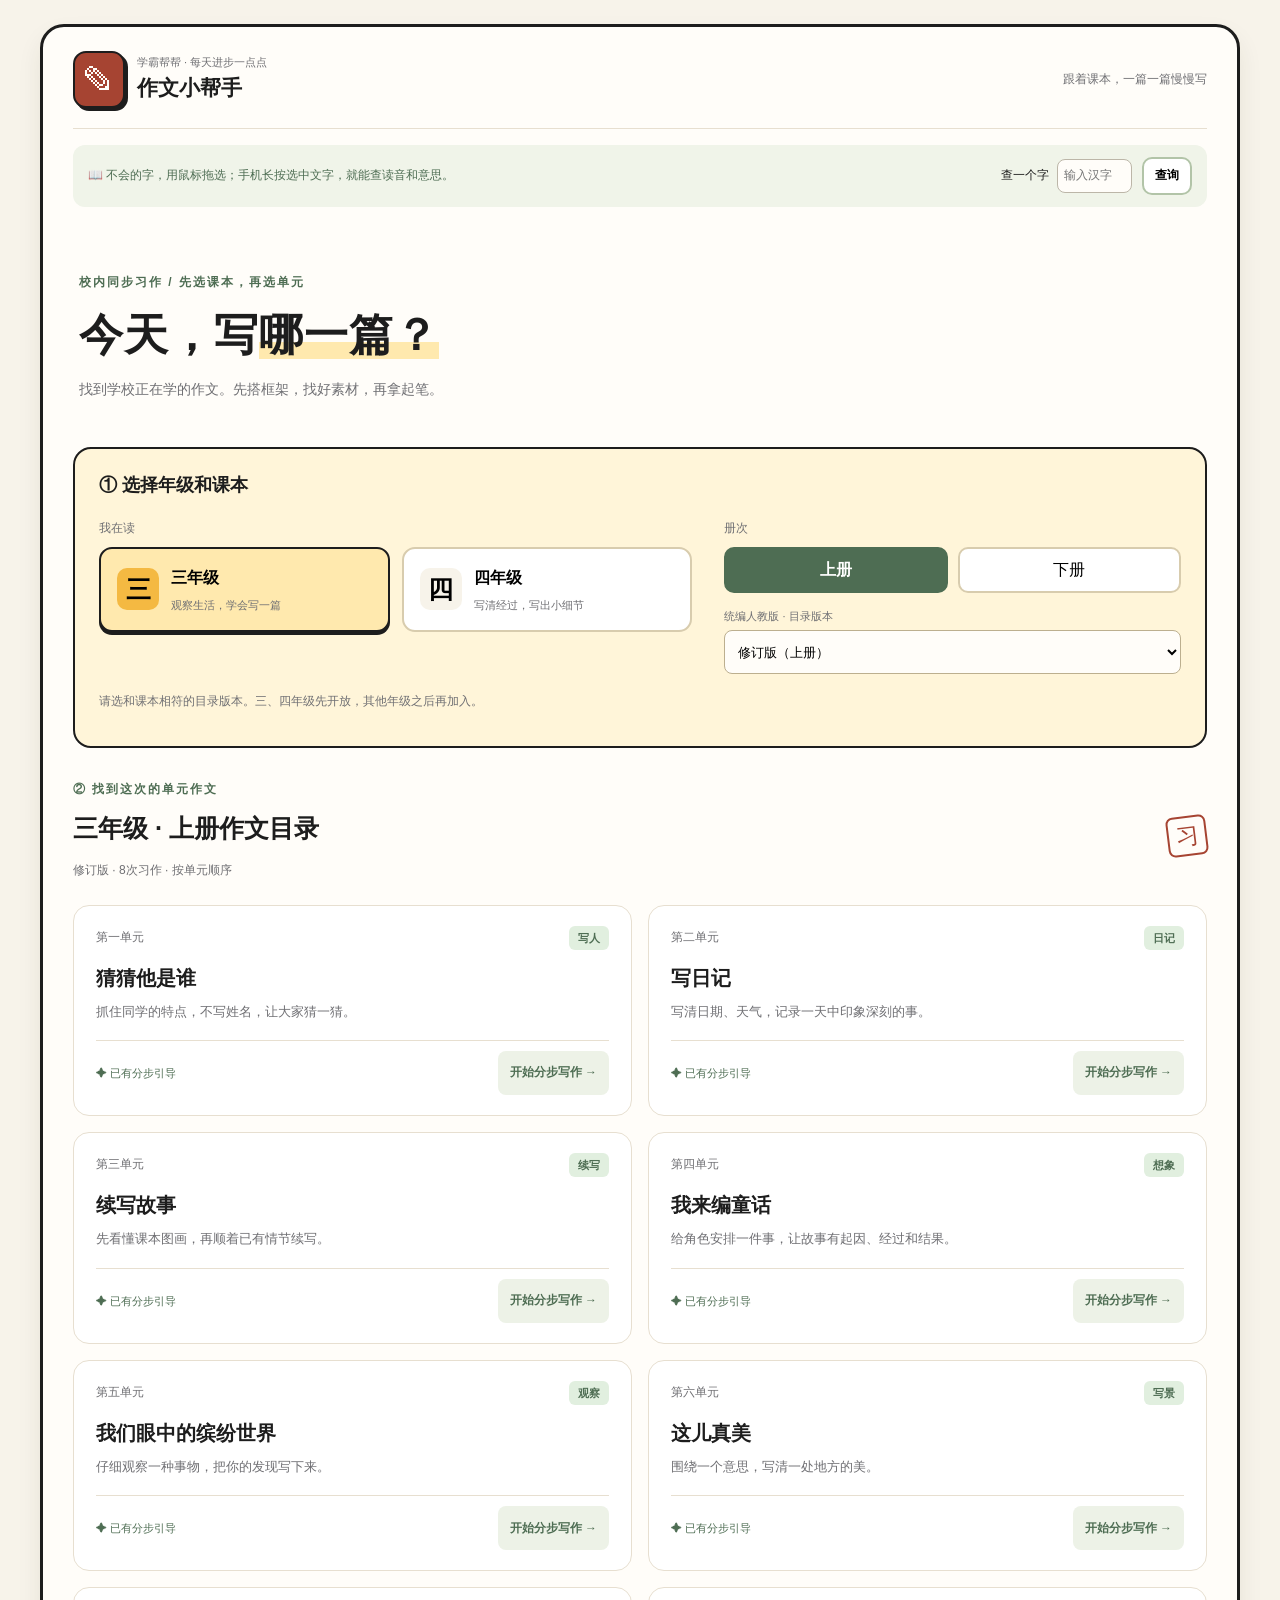
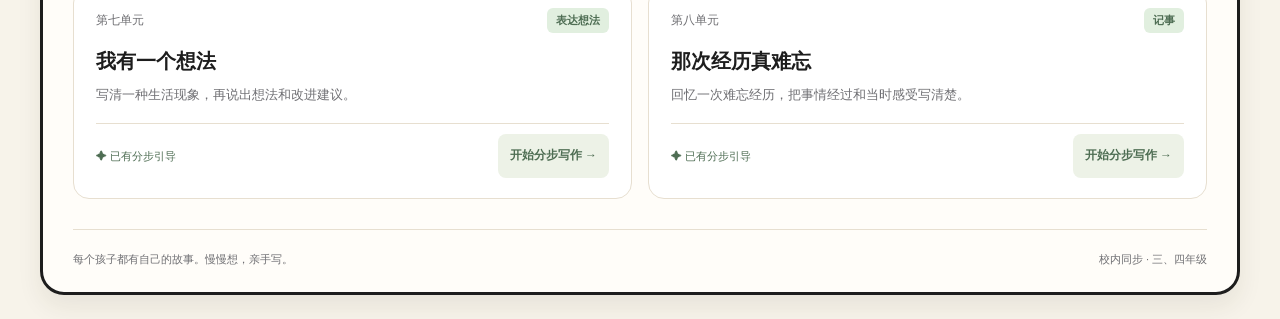
==== commit 3277a05a: "Build branching language cards and interactive grade-three writing guides" ====
--- a/index.html
+++ b/index.html
@@ -1,9 +1,9 @@
 <!doctype html>
 <html lang="zh-CN"><head><meta charset="utf-8"><meta name="viewport" content="width=device-width,initial-scale=1"><meta name="theme-color" content="#f7f3ea"><meta name="description" content="作文小帮手：选择年级、册次和单元，跟着作文树准备校内同步习作。"><title>作文小帮手 · 校内同步习作</title><link rel="stylesheet" href="styles.css"><link rel="stylesheet" href="catalog.css"><link rel="stylesheet" href="dictionary.css"></head>
 <body><main class="app-shell catalog-shell"><header class="topbar"><a class="brand" href="index.html"><span class="brand-mark">✎</span><span><small>学霸帮帮 · 每天进步一点点</small><strong>作文小帮手</strong></span></a><span class="header-note">跟着课本，一篇一篇慢慢写</span></header>
-<section class="catalog-hero"><div><p class="eyebrow">校内同步习作 / 先选课本，再选单元</p><h1>今天，写<span>哪一篇？</span></h1><p>找到学校正在学的作文。先搭框架，找好素材，再拿起笔。</p></div><div class="catalog-sticker" aria-hidden="true"><span>我的小小作家计划</span><strong>选一篇 → 想一想 → 亲手写</strong><div>✎　把生活写进作文里</div></div></section>
+<section class="catalog-hero"><div><p class="eyebrow">校内同步习作 / 先选课本，再选单元</p><h1>今天，写<span>哪一篇？</span></h1><p>找到学校正在学的作文。先搭框架，找好素材，再拿起笔。</p></div></section>
 <section class="book-picker" aria-labelledby="picker-title"><h2 id="picker-title">① 选择年级和课本</h2><div class="picker-grid"><div><span class="picker-label">我在读</span><div class="grade-options" role="group" aria-label="选择年级"><button data-grade="3"><span class="grade-number">三</span><span><strong>三年级</strong><small>观察生活，学会写一篇</small></span></button><button data-grade="4"><span class="grade-number">四</span><span><strong>四年级</strong><small>写清经过，写出小细节</small></span></button></div></div><div><span class="picker-label">册次</span><div class="semester-options" role="group" aria-label="选择册次"><button data-semester="upper">上册</button><button data-semester="lower">下册</button></div><label class="edition-label" for="edition">统编人教版 · 目录版本</label><select id="edition"><option value="revised">修订版（上册）</option><option value="original">原版（上下册）</option></select></div></div><p class="muted">请选和课本相符的目录版本。三、四年级先开放，其他年级之后再加入。</p></section>
 <section class="catalog-section" aria-labelledby="book-heading"><div class="section-heading"><div><p class="eyebrow">② 找到这次的单元作文</p><h2 id="book-heading"></h2><p class="muted" id="book-note" role="status"></p></div><span class="catalog-seal" aria-hidden="true">习</span></div><div class="catalog-grid" id="catalog-list"></div></section>
 <section id="lesson-detail" class="topic-detail" aria-labelledby="detail-title" hidden></section>
-<details class="catalog-sources"><summary>课本目录核对说明</summary><p>原版按统编人教版三、四年级常用目录整理；修订版上册根据人教社教材研究资料和修订报道核对。原版第三单元的中华传统节日、轻叩诗歌大门属于综合性学习，单独标注。</p><p>修订版下册未核对完成，暂不列为已同步。原版下册可作参考，实际题目以孩子课本为准。</p><p><a href="https://www.pep.com.cn/bks/xxyw/jzjd/202512/W020251202577695850259.pdf" target="_blank" rel="noopener">人教社：三年级上册习作研究</a> · <a href="https://www.taozhi.cn/phone_bmi/1618" target="_blank" rel="noopener">四年级上册原版目录参考</a> · <a href="https://cbgc.scol.com.cn/news/7932885" target="_blank" rel="noopener">四年级上册修订信息</a></p></details>
+
 <footer>每个孩子都有自己的故事。慢慢想，亲手写。<span>校内同步 · 三、四年级</span></footer></main><script src="catalog.js"></script><script src="catalog-app.js"></script><script src="vendor/pinyin-pro-3.29.4.js"></script><script src="dictionary-data.js"></script><script src="dictionary-support.js"></script></body></html>
--- a/catalog.css
+++ b/catalog.css
@@ -1,3 +1,3 @@
-.catalog-hero{display:flex;align-items:center;justify-content:space-between;gap:30px;padding:38px 6px 32px}.catalog-hero h1{font-size:44px}.catalog-hero h1 span{background:linear-gradient(transparent 65%,var(--accent-soft) 65%)}.catalog-hero p:not(.eyebrow){color:var(--muted);font-size:14px}.catalog-sticker{background:#e6eddc;border:2px solid var(--ink);border-radius:18px;padding:23px 26px;transform:rotate(3deg);box-shadow:5px 5px 0 #d2dbc9;min-width:260px;line-height:2.4}.catalog-sticker span,.catalog-sticker strong{display:block}.catalog-sticker span{font-size:11px;color:var(--moss)}.catalog-sticker strong{font-size:16px}.catalog-sticker div{border-top:1px dashed #b5c3aa;font-size:12px;color:var(--moss);padding-top:8px;margin-top:8px}.header-note{font-size:12px;color:var(--muted)}.book-picker{background:#fff5d9;border:2px solid var(--ink);border-radius:18px;padding:22px 24px}.book-picker h2{font-size:18px}.picker-grid{display:grid;grid-template-columns:1.3fr 1fr;gap:32px;margin:18px 0}.picker-label,.edition-label{display:block;font-size:12px;color:var(--muted);margin-bottom:8px}.grade-options{display:flex;gap:12px}.grade-options button{display:flex;align-items:center;gap:12px;flex:1;border:2px solid #d8ccae;background:white;border-radius:13px;padding:16px;text-align:left}.grade-number{display:grid;place-items:center;border-radius:10px;background:#f7f3ea;width:42px;height:42px;font-size:25px;font-weight:bold;flex:none}.grade-options small{display:block;color:var(--muted);font-size:11px;margin-top:5px}.grade-options button.active{border-color:var(--ink);background:var(--accent-soft);box-shadow:0 3px 0 var(--ink)}.grade-options button.active .grade-number{background:var(--accent)}.semester-options{display:flex;gap:10px;margin-bottom:14px}.semester-options button{border:2px solid #d8ccae;border-radius:10px;padding:8px 24px;background:white;flex:1}.semester-options button.active{background:var(--moss);border-color:var(--moss);color:white;font-weight:bold}.edition-label{font-size:11px;margin:10px 0 5px}select{font:inherit;width:100%;padding:9px;border:1px solid #bcaf8f;border-radius:8px;background:var(--panel);min-height:44px;font-size:13px}select:focus-visible{outline:3px solid var(--moss);outline-offset:3px}.catalog-section{padding-top:32px}.catalog-section h2{font-size:25px}.catalog-section .eyebrow{margin:0 0 8px}.catalog-seal{width:40px;height:40px;border:2px solid #a64432;color:#a64432;border-radius:7px;display:grid;place-items:center;font-size:23px;transform:rotate(-7deg)}.catalog-grid{display:grid;grid-template-columns:repeat(2,minmax(0,1fr));gap:16px;margin-top:12px}.lesson-card{border:1px solid var(--line);border-radius:16px;padding:20px 22px;background:white;display:flex;flex-direction:column;transition:border-color .15s}.lesson-card:hover{border-color:#9cae92}.lesson-meta{display:flex;align-items:center;justify-content:space-between;gap:12px;font-size:12px;color:var(--muted)}.lesson-card h3{font-size:20px;margin:12px 0 6px}.lesson-card p{color:var(--muted);font-size:13px;margin:0 0 18px;flex:1}.lesson-bottom{display:flex;align-items:center;justify-content:space-between;gap:10px;border-top:1px solid var(--line);padding-top:10px}.lesson-bottom small{font-size:11px;color:var(--moss)}.lesson-link{border:0;border-radius:8px;background:#edf2e7;color:var(--moss);font-weight:bold;padding:7px 12px;font-size:12px}.lesson-link:hover{background:var(--accent-soft)}.topic-detail{margin-top:26px;padding:24px;border:2px solid var(--ink);border-radius:18px;background:white;scroll-margin-top:20px}.topic-detail h2{font-size:26px}.lesson-route{margin:20px 0;border-left:2px solid #c6d4bd;padding-left:18px}.lesson-route h3{font-size:16px}.lesson-route>div{display:flex;align-items:center;gap:12px;margin:8px 0;background:#f4f6ee;border-radius:10px;padding:10px;font-size:14px}.lesson-route>div span{border-radius:50%;background:#dfe9d4;width:27px;text-align:center;font-size:12px}.start-topic{display:inline-block;margin-top:20px}.availability-note{font-size:13px;color:var(--muted);margin-top:20px}.empty-catalog{grid-column:1/-1;padding:25px;border:1px dashed #c6bda9;border-radius:12px;background:#fffaf0}.empty-catalog p{color:var(--muted);font-size:14px}.catalog-sources{font-size:12px;color:var(--muted);margin-top:30px}.catalog-sources a{color:var(--moss);text-decoration:underline}.topic-heading{display:flex;align-items:center;gap:20px;margin-top:20px}.topic-heading h2{font-size:25px}.topic-heading p{margin:5px 0}.topic-heading a{flex:none;font-size:12px}.topic-heading+.hero{padding-top:16px}.topic-heading+.hero h1{font-size:30px}.topic-heading+.hero .paper-art{transform:rotate(2deg);font-size:12px;padding:12px}.topic-heading+.hero .paper-art p{margin:7px}.topic-heading+.hero .paper-art div{margin:8px}.topic-heading+.hero .eyebrow{display:none}[hidden]{display:none!important}@media(max-width:850px){.catalog-hero{padding:25px 0;display:block}.catalog-hero h1{font-size:34px}.catalog-sticker{display:none}.picker-grid{grid-template-columns:1fr;gap:20px}.book-picker{padding:18px}.grade-options button{padding:12px;gap:8px}.catalog-grid{grid-template-columns:1fr}.header-note{max-width:95px;text-align:right;font-size:11px}.topic-heading{display:block}.topic-heading a{display:inline-block;margin-bottom:14px}.lesson-bottom{flex-wrap:wrap}.catalog-section h2{font-size:22px}}@media(max-width:380px){.grade-options{flex-direction:column}.grade-options button{flex:none}.lesson-card{padding:16px}.catalog-hero h1{font-size:30px}}@media print{.topic-heading a{display:none}.catalog-shell .book-picker,.catalog-shell .catalog-sources{display:none}.lesson-card{break-inside:avoid}}
+.catalog-hero{display:flex;align-items:center;justify-content:space-between;gap:30px;padding:38px 6px 32px}.catalog-hero h1{font-size:44px}.catalog-hero h1 span{background:linear-gradient(transparent 65%,var(--accent-soft) 65%)}.catalog-hero p:not(.eyebrow){color:var(--muted);font-size:14px}.header-note{font-size:12px;color:var(--muted)}.book-picker{background:#fff5d9;border:2px solid var(--ink);border-radius:18px;padding:22px 24px}.book-picker h2{font-size:18px}.picker-grid{display:grid;grid-template-columns:1.3fr 1fr;gap:32px;margin:18px 0}.picker-label,.edition-label{display:block;font-size:12px;color:var(--muted);margin-bottom:8px}.grade-options{display:flex;gap:12px}.grade-options button{display:flex;align-items:center;gap:12px;flex:1;border:2px solid #d8ccae;background:white;border-radius:13px;padding:16px;text-align:left}.grade-number{display:grid;place-items:center;border-radius:10px;background:#f7f3ea;width:42px;height:42px;font-size:25px;font-weight:bold;flex:none}.grade-options small{display:block;color:var(--muted);font-size:11px;margin-top:5px}.grade-options button.active{border-color:var(--ink);background:var(--accent-soft);box-shadow:0 3px 0 var(--ink)}.grade-options button.active .grade-number{background:var(--accent)}.semester-options{display:flex;gap:10px;margin-bottom:14px}.semester-options button{border:2px solid #d8ccae;border-radius:10px;padding:8px 24px;background:white;flex:1}.semester-options button.active{background:var(--moss);border-color:var(--moss);color:white;font-weight:bold}.edition-label{font-size:11px;margin:10px 0 5px}select{font:inherit;width:100%;padding:9px;border:1px solid #bcaf8f;border-radius:8px;background:var(--panel);min-height:44px;font-size:13px}select:focus-visible{outline:3px solid var(--moss);outline-offset:3px}.catalog-section{padding-top:32px}.catalog-section h2{font-size:25px}.catalog-section .eyebrow{margin:0 0 8px}.catalog-seal{width:40px;height:40px;border:2px solid #a64432;color:#a64432;border-radius:7px;display:grid;place-items:center;font-size:23px;transform:rotate(-7deg)}.catalog-grid{display:grid;grid-template-columns:repeat(2,minmax(0,1fr));gap:16px;margin-top:12px}.lesson-card{border:1px solid var(--line);border-radius:16px;padding:20px 22px;background:white;display:flex;flex-direction:column;transition:border-color .15s}.lesson-card:hover{border-color:#9cae92}.lesson-meta{display:flex;align-items:center;justify-content:space-between;gap:12px;font-size:12px;color:var(--muted)}.lesson-card h3{font-size:20px;margin:12px 0 6px}.lesson-card p{color:var(--muted);font-size:13px;margin:0 0 18px;flex:1}.lesson-bottom{display:flex;align-items:center;justify-content:space-between;gap:10px;border-top:1px solid var(--line);padding-top:10px}.lesson-bottom small{font-size:11px;color:var(--moss)}.lesson-link{border:0;border-radius:8px;background:#edf2e7;color:var(--moss);font-weight:bold;padding:7px 12px;font-size:12px}.lesson-link:hover{background:var(--accent-soft)}.topic-detail{margin-top:26px;padding:24px;border:2px solid var(--ink);border-radius:18px;background:white;scroll-margin-top:20px}.topic-detail h2{font-size:26px}.lesson-route{margin:20px 0;border-left:2px solid #c6d4bd;padding-left:18px}.lesson-route h3{font-size:16px}.lesson-route>div{display:flex;align-items:center;gap:12px;margin:8px 0;background:#f4f6ee;border-radius:10px;padding:10px;font-size:14px}.lesson-route>div span{border-radius:50%;background:#dfe9d4;width:27px;text-align:center;font-size:12px}.start-topic{display:inline-block;margin-top:20px}.availability-note{font-size:13px;color:var(--muted);margin-top:20px}.empty-catalog{grid-column:1/-1;padding:25px;border:1px dashed #c6bda9;border-radius:12px;background:#fffaf0}.empty-catalog p{color:var(--muted);font-size:14px}.topic-heading{display:flex;align-items:center;gap:20px;margin-top:20px}.topic-heading h2{font-size:25px}.topic-heading p{margin:5px 0}.topic-heading a{flex:none;font-size:12px}.topic-heading+.hero{padding-top:16px}.topic-heading+.hero h1{font-size:30px}.topic-heading+.hero .paper-art{transform:rotate(2deg);font-size:12px;padding:12px}.topic-heading+.hero .paper-art p{margin:7px}.topic-heading+.hero .paper-art div{margin:8px}.topic-heading+.hero .eyebrow{display:none}[hidden]{display:none!important}@media(max-width:850px){.catalog-hero{padding:25px 0;display:block}.catalog-hero h1{font-size:34px}.picker-grid{grid-template-columns:1fr;gap:20px}.book-picker{padding:18px}.grade-options button{padding:12px;gap:8px}.catalog-grid{grid-template-columns:1fr}.header-note{max-width:95px;text-align:right;font-size:11px}.topic-heading{display:block}.topic-heading a{display:inline-block;margin-bottom:14px}.lesson-bottom{flex-wrap:wrap}.catalog-section h2{font-size:22px}}@media(max-width:380px){.grade-options{flex-direction:column}.grade-options button{flex:none}.lesson-card{padding:16px}.catalog-hero h1{font-size:30px}}@media print{.topic-heading a{display:none}.catalog-shell .book-picker{display:none}.lesson-card{break-inside:avoid}}
 .catalog-shell .grade-options strong{white-space:nowrap}
 @media(max-width:600px){.grade-options button{flex-direction:column;align-items:flex-start}.grade-options small{line-height:1.7}.header-note{max-width:85px}}
--- a/dictionary.css
+++ b/dictionary.css
@@ -1,2 +1,4 @@
-.dictionary-toolbar{display:flex;gap:10px;align-items:center;flex-wrap:wrap;margin:16px 0;padding:12px 15px;background:#f0f4e9;border-radius:12px}.dictionary-toolbar p{margin:0;flex:1;font-size:12px;color:var(--moss)}.dictionary-toolbar button{font-size:12px;min-height:38px;padding:6px 11px;border-color:#b2c4a8;box-shadow:none}.dictionary-toolbar label{font-size:12px;display:flex;align-items:center;gap:8px}.dictionary-toolbar input{width:75px;margin:0;padding:6px}.lookup-text{background:transparent!important;border:0!important;border-radius:0!important;padding:0!important;margin:0!important;font:inherit!important;letter-spacing:inherit!important;color:inherit!important;width:auto!important;min-width:0}.lookup-char{font:inherit;color:inherit;background:transparent!important;border:0!important;border-radius:0!important;padding:0!important;margin:0!important;cursor:help}.lookup-char:hover,.lookup-selected{color:#4e6d53;text-decoration:underline;text-decoration-style:dotted;text-underline-offset:3px}.lookup-mode .lookup-char{cursor:help}.dictionary-bubble{position:fixed;z-index:1000;max-height:calc(100dvh - 24px);overflow:auto;background:#fffdf9;border:2px solid #314e37;border-radius:16px;padding:18px;box-shadow:0 10px 36px #25312130;line-height:1.65}.dictionary-head{display:flex;align-items:center;gap:16px}.dictionary-head strong{font-size:38px;line-height:1.3}.dictionary-head>span{font-size:21px;color:var(--moss)}.dictionary-head button{margin-left:auto;border:0;background:#edf2e7;border-radius:50%;font-size:25px;width:38px;min-height:38px}.dictionary-bubble small{font-size:11px;color:var(--muted)}.dictionary-bubble h4{margin:12px 0 4px;font-size:14px;color:var(--moss)}.dictionary-bubble p{font-size:14px;margin:0;white-space:pre-line}.dictionary-bubble details{margin:12px 0 0;padding:10px}.dictionary-bubble[hidden]{display:none}@media(max-width:600px){.dictionary-toolbar p{flex-basis:100%}.dictionary-toolbar{gap:8px}.dictionary-toolbar input{width:70px}.dictionary-bubble{max-height:55dvh;font-size:14px}}@media print{.dictionary-toolbar,.dictionary-bubble{display:none}.lookup-char{text-decoration:none!important;color:inherit!important}}
-.map-center .lookup-char:hover,.map-center .lookup-selected,.tree-root .lookup-char:hover{color:#fff;text-decoration-color:#e9efca}button .lookup-char,a .lookup-char,label .lookup-char,summary .lookup-char{cursor:inherit}.lookup-mode button .lookup-char,.lookup-mode a .lookup-char,.lookup-mode label .lookup-char,.lookup-mode summary .lookup-char{cursor:help}
+.dictionary-toolbar{display:flex;gap:10px;align-items:center;flex-wrap:wrap;margin:16px 0;padding:12px 15px;background:#f0f4e9;border-radius:12px}.dictionary-toolbar p{margin:0;flex:1;font-size:12px;color:var(--moss)}.dictionary-toolbar button{font-size:12px;min-height:38px;padding:6px 11px;border-color:#b2c4a8;box-shadow:none}.dictionary-toolbar label{font-size:12px;display:flex;align-items:center;gap:8px}.dictionary-toolbar input{width:75px;margin:0;padding:6px}.lookup-text{background:transparent!important;border:0!important;border-radius:0!important;padding:0!important;margin:0!important;font:inherit!important;letter-spacing:inherit!important;color:inherit!important;width:auto!important;min-width:0}.lookup-char{font:inherit;color:inherit;background:transparent!important;border:0!important;border-radius:0!important;padding:0!important;margin:0!important;cursor:inherit}.lookup-mode .lookup-char{cursor:help}.dictionary-bubble{position:fixed;z-index:1000;max-height:calc(100dvh - 24px);overflow:auto;background:#fffdf9;border:2px solid #314e37;border-radius:16px;padding:18px;box-shadow:0 10px 36px #25312130;line-height:1.65}.dictionary-head{display:flex;align-items:center;gap:16px}.dictionary-head strong{font-size:38px;line-height:1.3}.dictionary-head>span{font-size:21px;color:var(--moss)}.dictionary-head button{margin-left:auto;border:0;background:#edf2e7;border-radius:50%;font-size:25px;width:38px;min-height:38px}.dictionary-bubble small{font-size:11px;color:var(--muted)}.dictionary-bubble h4{margin:12px 0 4px;font-size:14px;color:var(--moss)}.dictionary-bubble p{font-size:14px;margin:0;white-space:pre-line}.dictionary-bubble details{margin:12px 0 0;padding:10px}.dictionary-bubble[hidden]{display:none}@media(max-width:600px){.dictionary-toolbar p{flex-basis:100%}.dictionary-toolbar{gap:8px}.dictionary-toolbar input{width:70px}.dictionary-bubble{max-height:55dvh;font-size:14px}}@media print{.dictionary-toolbar,.dictionary-bubble{display:none}.lookup-char{text-decoration:none!important;color:inherit!important}}
+
+
+.lookup-text,.lookup-char{user-select:text;-webkit-user-select:text} .lookup-char::selection{background:#dbeac7;color:#253b29}
